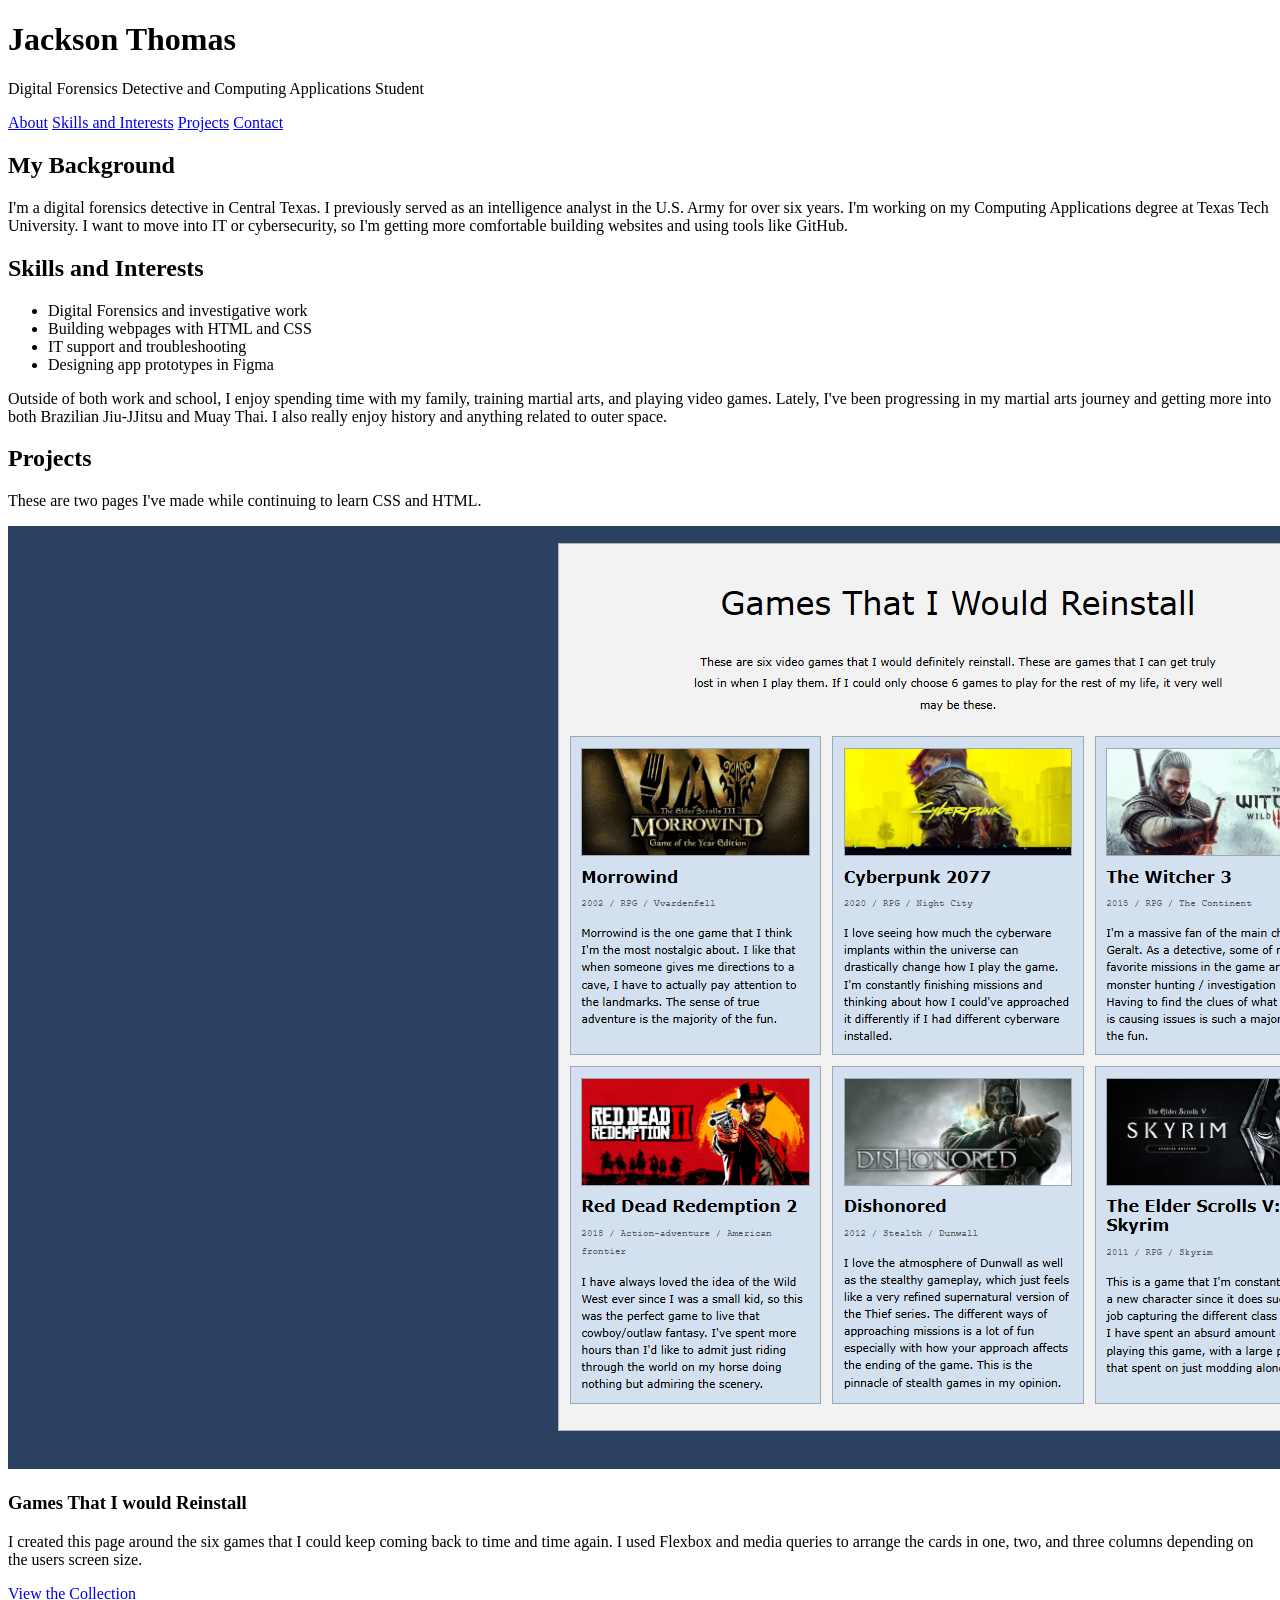
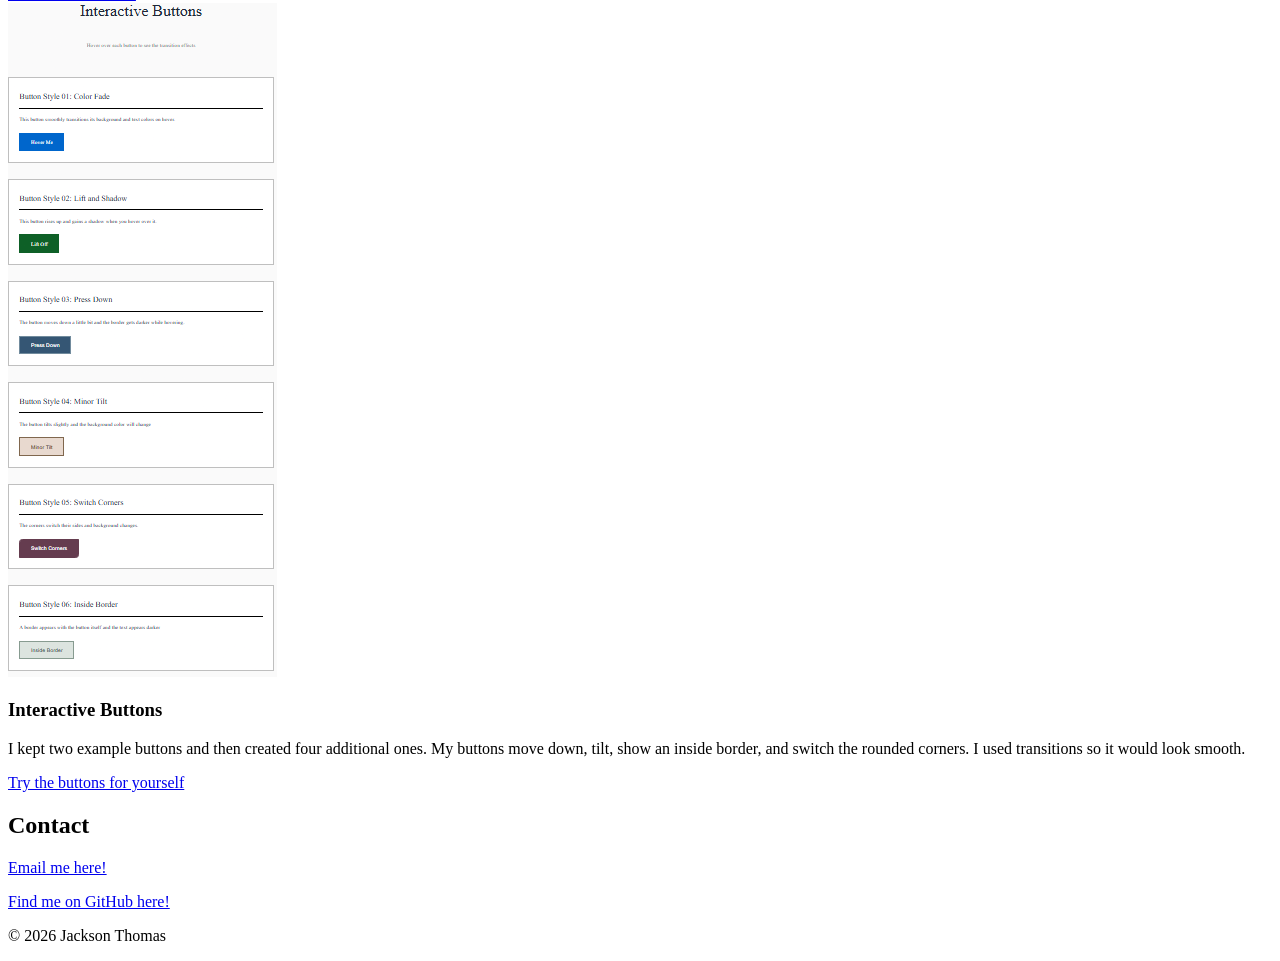
==== project-01/index.html @ afa97f15 "Added Project 01 HTML and screenshots" ====
<!DOCTYPE html>
<html lang="en">

<head>
    <meta charset="UTF-8">
    <meta name="viewport" content="width=device-width, initial-scale-1.0">
    <title>Jackson Thomas | Personal Website</title>
    <link rel="stylesheet" href="./style.css">
</head>

<body>
    <div class="page">

        <header class="site-header">
            <h1>Jackson Thomas</h1>
            <p class="subtitle">Digital Forensics Detective and Computing Applications Student</p>

            <nav>
                <a href="#about">About</a>
                <a href="#skills">Skills and Interests</a>
                <a href="#projects">Projects</a>
                <a href="#contact">Contact</a>
            </nav>
        </header>

        <main>

            <section id="about">
                <h2>My Background</h2>

                <p>
                    I'm a digital forensics detective in Central Texas. I previously served as an 
                    intelligence analyst in the U.S. Army for over six years. I'm working on my 
                    Computing Applications degree at Texas Tech University. I want to move into IT or 
                    cybersecurity, so I'm getting more comfortable building websites and using tools like GitHub.
                </p>
            </section>     
            
            <section id="skills">
                <h2>Skills and Interests</h2>

                <ul class="skills-list">
                    <li>Digital Forensics and investigative work</li>
                    <li>Building webpages with HTML and CSS</li>
                    <li>IT support and troubleshooting </li>
                    <li>Designing app prototypes in Figma</li>
                </ul>

                <p>
                    Outside of both work and school, I enjoy spending time with my family, training martial arts, 
                    and playing video games. Lately, I've been progressing in my martial arts journey and getting 
                    more into both Brazilian Jiu-JJitsu and Muay Thai. I also really enjoy history and anything
                    related to outer space.
                </p>
            </section>

            <section id="projects">
                <h2>Projects</h2>

                <p>
                    These are two pages I've made while continuing to learn CSS and HTML.
                </p>

                <div class="project-list">
                    
                    <article class="project-card">
                        <img src="./images/game-collection.png"
                            alt="My collection page showing my top six favorite video games">

                        <h3>Games That I would Reinstall</h3>

                        <p>
                            I created this page around the six games that I could keep coming back to time and time
                             again. I used Flexbox and media queries to arrange the cards in one, two, and three columns 
                             depending on the users screen size.
                        </p>

                        <a class="project-link"
                            href="../week-04-exercise-02/">
                            View the Collection
                        </a>
                    </article>

                    <article class="project-card">
                        <img src="./images/interactive-buttons.png"
                            alt="My button examples with different hover effects">

                        <h3>Interactive Buttons</h3>

                        <p>
                            I kept two example buttons and then created four additional ones. My buttons move down, tilt, 
                            show an inside border, and switch the rounded corners. I used transitions so it would look smooth.
                        </p>

                        <a class="project-link"
                            href="../week-05-exercise-01/">
                            Try the buttons for yourself
                        </a>
                    </article>

                </div>
            </section>
        
        </main>

        <footer id="contact">
            <h2>Contact</h2>

            <p>
                <a href="mailto:tho53712@ttu.edu">Email me here!</a>
            </p>

            <p>
                <a href="https://github.com/JackGrey01">
                    Find me on GitHub here!
                </a>
            </p>

            <p class="copyright">&copy; 2026 Jackson Thomas</p>
        </footer>

    </div>
</body>

</html>
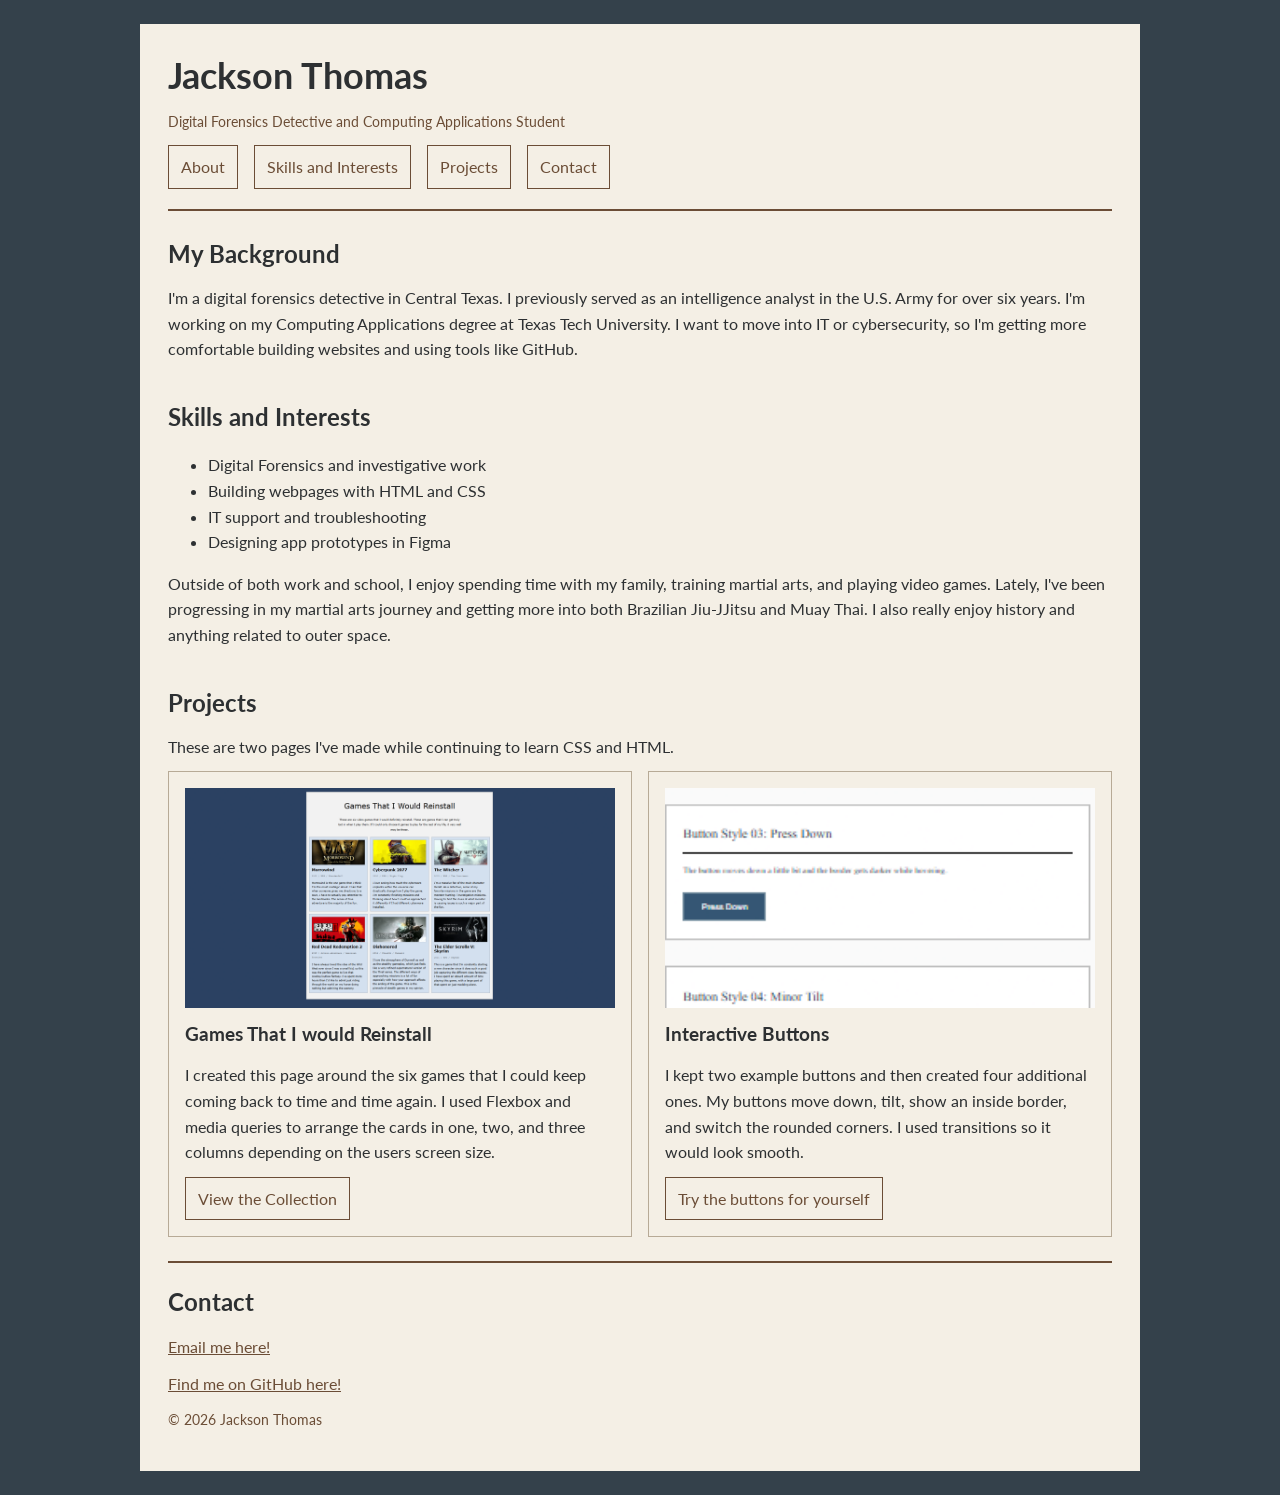
==== commit 91714f08: "Added project 01 CSS styling and hover effects" ====
--- a/project-01/index.html
+++ b/project-01/index.html
@@ -5,6 +5,9 @@
     <meta charset="UTF-8">
     <meta name="viewport" content="width=device-width, initial-scale-1.0">
     <title>Jackson Thomas | Personal Website</title>
+
+    <link rel="stylesheet"
+        href="https://fonts.googleapis.com/css2?family=Lato:wght@400;700&amp;display=swap">
     <link rel="stylesheet" href="./style.css">
 </head>
 
--- a/project-01/style.css
+++ b/project-01/style.css
@@ -0,0 +1,127 @@
+:root {
+    --background: #34414b;
+    --page: #f4efe5;
+    --text: #2d3032;
+    --accent: #6b4d36;
+    --border: #b7aa96;
+}
+
+* {
+    box-sizing: border-box;
+}
+
+body {
+    margin: 0;
+    font-family: "Lato", Arial, sans-serif;
+    line-height: 1.6;
+    background-color: var(--background);
+    color: var(--text);
+}
+
+.page {
+    max-width: 1000px;
+    margin: 24px auto;
+    padding: 28px;
+    background-color: var(--page);
+}
+
+.page,
+main {
+    display: flex;
+    flex-direction: column;
+    gap: 24px;
+}
+
+h1,
+h2,
+h3,
+p {
+    margin: 0 0 12px;
+}
+
+h1 {
+    font-size: 36px;
+    line-height: 1.3;
+}
+
+.subtitle,
+.copyright {
+    font-size: 14px;
+    color: var(--accent);
+}
+
+.site-header {
+    padding-bottom: 20px;
+    border-bottom: 2px solid var(--accent);
+}
+nav,
+.project-list {
+    display: flex;
+    gap: 16px;
+}
+
+nav {
+    flex-wrap: wrap;
+}
+
+a {
+    color: var(--accent);
+    transition: background-color 0.3s ease, color 0.3s ease;
+}
+
+nav a,
+.project-link {
+    padding: 8px 12px;
+    border: 1px solid var(--accent);
+    text-decoration: none;
+}
+
+nav a:hover,
+.project-link:hover,
+footer a:hover {
+    background-color: var(--accent);
+    color: var(--page);
+}
+
+.project-card {
+    flex: 1;
+    min-width: 0;
+    padding: 16px;
+    border: 1px solid var(--border);
+    display: flex;
+    flex-direction: column;
+    transition: border-color 0.3s ease;
+}
+
+.project-card:hover {
+    border-color: var(--accent);
+}
+
+.project-card img {
+    display: block;
+    width: 100%;
+    height: 220px;
+    object-fit: cover;
+    margin-bottom: 12px;
+}
+
+.project-link {
+    align-self: flex-start;
+    margin-top: auto;
+}
+
+footer {
+    padding-top: 20px;
+    border-top: 2px solid var(--accent);
+}
+
+@media (max-width: 650px) {
+    .page {
+        margin: 12px;
+        padding: 20px;
+    }
+
+    .project-list {
+        flex-direction: column;
+    }
+}
